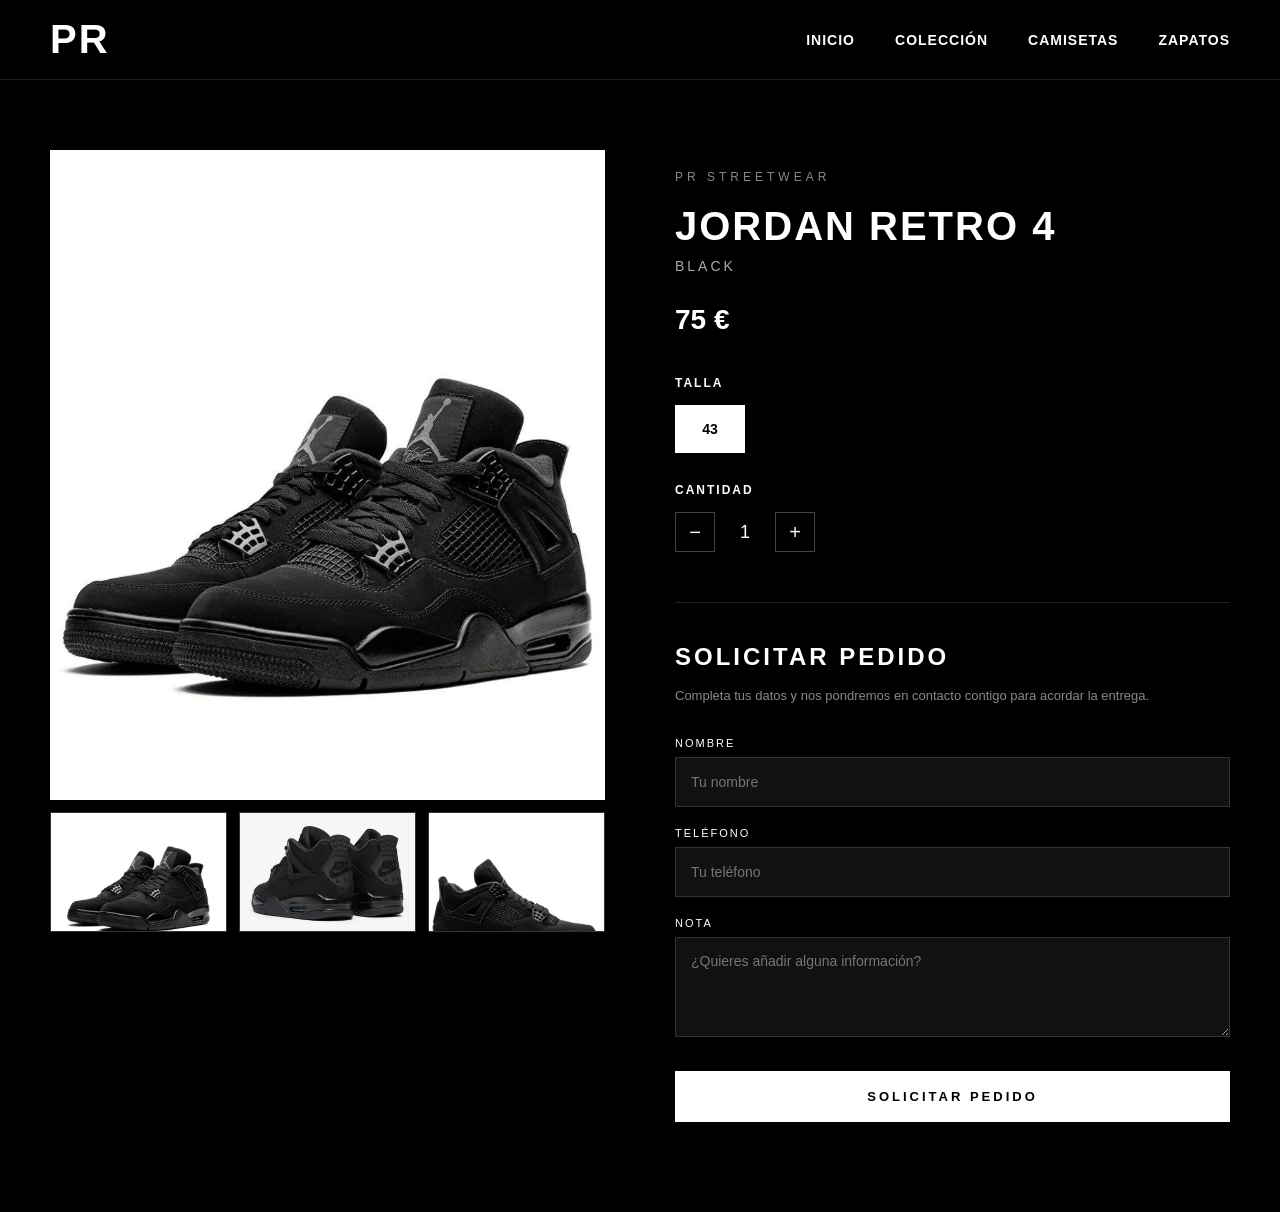
==== CODE/jordan-retro-4.html @ af4f323a "Add files via upload" ====
<!DOCTYPE html>
<html lang="es">

<head>

    <meta charset="UTF-8">

    <meta name="viewport" content="width=device-width, initial-scale=1.0">

    <title>JORDAN RETRO 4 BLACK | PR</title>

    <link rel="stylesheet" href="style.css">

</head>

<body>


    <!-- =========================
         MENÚ
    ========================== -->

    <header>

        <div class="logo">
            PR
        </div>

        <nav>

            <a href="index.html">
                INICIO
            </a>

            <a href="index.html#coleccion">
                COLECCIÓN
            </a>

            <a href="#">
                CAMISETAS
            </a>

            <a href="zapatos.html">
                ZAPATOS
            </a>

        </nav>

    </header>


    <!-- =========================
         PRODUCTO
    ========================== -->

    <main class="producto-pagina">


        <!-- =========================
             GALERÍA
        ========================== -->

        <div class="galeria">


            <!-- FOTO PRINCIPAL -->

            <div class="producto-foto-grande">

                <img
                    id="fotoPrincipal"
                    src="IMAGEN/JORDAN RETRO 4 BLACK 1.jpeg"
                    alt="JORDAN RETRO 4 BLACK"
                >

            </div>


            <!-- MINIATURAS -->

            <div class="miniaturas">


                <!-- FOTO 1 -->

                <button
                    type="button"
                    onclick="cambiarFoto('IMAGEN/JORDAN RETRO 4 BLACK 1.jpeg')"
                >

                    <img
                        src="IMAGEN/JORDAN RETRO 4 BLACK 1.jpeg"
                        alt="JORDAN RETRO 4 BLACK - Foto 1"
                    >

                </button>


                <!-- FOTO 2 -->

                <button
                    type="button"
                    onclick="cambiarFoto('IMAGEN/JORDAN RETRO 4 BLACK 2.jpeg')"
                >

                    <img
                        src="IMAGEN/JORDAN RETRO 4 BLACK 2.jpeg"
                        alt="JORDAN RETRO 4 BLACK - Foto 2"
                    >

                </button>


                <!-- FOTO 3 -->

                <button
                    type="button"
                    onclick="cambiarFoto('IMAGEN/JORDAN RETRO 4 BLACK 3.jpeg')"
                >

                    <img
                        src="IMAGEN/JORDAN RETRO 4 BLACK 3.jpeg"
                        alt="JORDAN RETRO 4 BLACK - Foto 3"
                    >

                </button>


            </div>

        </div>


        <!-- =========================
             INFORMACIÓN
        ========================== -->

        <div class="producto-detalles">


            <p class="producto-marca">
                PR STREETWEAR
            </p>


            <h1>
                JORDAN RETRO 4
            </h1>


            <p class="producto-color">
                BLACK
            </p>


            <p class="producto-precio">
                75 €
            </p>


            <!-- =========================
                 TALLA
            ========================== -->

            <div class="campo">

                <label>
                    TALLA
                </label>


                <div class="tallas">

                    <button
                        type="button"
                        class="talla-activa"
                    >
                        43
                    </button>

                </div>

            </div>


            <!-- =========================
                 CANTIDAD
            ========================== -->

            <div class="campo">

                <label>
                    CANTIDAD
                </label>


                <div class="cantidad">

                    <button
                        type="button"
                        onclick="cambiarCantidad(-1)"
                    >
                        −
                    </button>


                    <span id="cantidad">
                        1
                    </span>


                    <button
                        type="button"
                        onclick="cambiarCantidad(1)"
                    >
                        +
                    </button>

                </div>

            </div>


            <!-- =========================
                 PEDIDO
            ========================== -->

            <div class="pedido">

                <h2>
                    SOLICITAR PEDIDO
                </h2>


                <p class="pedido-descripcion">

                    Completa tus datos y nos pondremos
                    en contacto contigo para acordar
                    la entrega.

                </p>


                <!-- FORMULARIO -->

                <form
                    action="https://formsubmit.co/urbanstreetpr2@gmail.com"
                    method="POST"
                >


                    <!-- CONFIGURACIÓN -->

                    <input
                        type="hidden"
                        name="_subject"
                        value="NUEVO PEDIDO - PR STREETWEAR"
                    >


                    <input
                        type="hidden"
                        name="_captcha"
                        value="false"
                    >


                    <input
                        type="hidden"
                        name="Producto"
                        value="JORDAN RETRO 4"
                    >


                    <input
                        type="hidden"
                        name="Color"
                        value="BLACK"
                    >


                    <input
                        type="hidden"
                        name="Talla"
                        value="43"
                    >


                    <!-- NOMBRE -->

                    <label for="nombre">
                        NOMBRE
                    </label>

                    <input
                        type="text"
                        id="nombre"
                        name="Nombre"
                        placeholder="Tu nombre"
                        required
                    >


                    <!-- TELÉFONO -->

                    <label for="telefono">
                        TELÉFONO
                    </label>

                    <input
                        type="tel"
                        id="telefono"
                        name="Telefono"
                        placeholder="Tu teléfono"
                        required
                    >


                    <!-- CANTIDAD -->

                    <input
                        type="hidden"
                        id="cantidadFormulario"
                        name="Cantidad"
                        value="1"
                    >


                    <!-- NOTA -->

                    <label for="nota">
                        NOTA
                    </label>

                    <textarea
                        id="nota"
                        name="Nota"
                        placeholder="¿Quieres añadir alguna información?"
                    ></textarea>


                    <!-- BOTÓN -->

                    <button
                        type="submit"
                        class="boton-pedido"
                    >
                        SOLICITAR PEDIDO
                    </button>


                </form>


            </div>

        </div>

    </main>


    <!-- =========================
         JAVASCRIPT
    ========================== -->

    <script>


        /* =========================
           CAMBIAR FOTO
        ========================== */

        function cambiarFoto(ruta) {

            document.getElementById("fotoPrincipal").src = ruta;

        }


        /* =========================
           CAMBIAR CANTIDAD
        ========================== */

        let cantidadActual = 1;


        function cambiarCantidad(cambio) {

            cantidadActual = cantidadActual + cambio;


            if (cantidadActual < 1) {

                cantidadActual = 1;

            }


            document.getElementById("cantidad").textContent =
                cantidadActual;


            document.getElementById("cantidadFormulario").value =
                cantidadActual;

        }


    </script>


</body>

</html>
---- CODE/style.css ----
/* ==================================================
   PR STREETWEAR
   CSS COMPLETO
================================================== */


/* ==================================================
   CONFIGURACIÓN GENERAL
================================================== */

* {
    box-sizing: border-box;
}

html {
    scroll-behavior: smooth;
}

body {
    margin: 0;
    padding: 0;

    background-color: #000;
    color: #fff;

    font-family: Arial, Helvetica, sans-serif;
}


/* ==================================================
   MENÚ
================================================== */

header {
    width: 100%;
    height: 80px;

    display: flex;
    align-items: center;
    justify-content: space-between;

    padding: 0 50px;

    background-color: #000;

    border-bottom: 1px solid #222;

    position: relative;
    z-index: 10;
}

.logo {
    font-size: 40px;
    font-weight: bold;

    letter-spacing: 2px;
}

nav {
    display: flex;
    align-items: center;

    gap: 40px;
}

nav a {
    color: white;

    text-decoration: none;

    font-size: 14px;
    font-weight: bold;

    letter-spacing: 1px;

    transition: 0.3s;
}

nav a:hover {
    color: #aaa;
}


/* ==================================================
   PORTADA
================================================== */

.hero {
    width: 100%;
    height: calc(100vh - 80px);

    position: relative;

    overflow: hidden;
}

.hero img {
    width: 100%;
    height: 100%;

    object-fit: cover;

    display: block;
}


/* Capa oscura sobre la imagen */

.hero::after {
    content: "";

    position: absolute;

    top: 0;
    right: 0;
    bottom: 0;
    left: 0;

    background: rgba(0, 0, 0, 0.35);

    z-index: 1;
}


/* Texto de portada */

.hero-text {
    position: absolute;

    z-index: 2;

    top: 50%;
    left: 50%;

    transform: translate(-50%, -50%);

    width: 90%;

    text-align: center;
}

.hero-text h1 {
    margin: 0;

    font-size: 110px;

    letter-spacing: 15px;
}

.hero-text h2 {
    margin: 0 0 20px;

    font-size: 36px;

    letter-spacing: 10px;
}

.hero-text p {
    margin: 0;

    font-size: 16px;

    letter-spacing: 5px;
}


/* ==================================================
   BOTÓN PRINCIPAL
================================================== */

.boton {
    display: inline-block;

    margin-top: 25px;

    padding: 16px 35px;

    background-color: white;

    color: black;

    text-decoration: none;

    font-size: 13px;

    font-weight: bold;

    letter-spacing: 2px;

    transition: 0.3s;
}

.boton:hover {
    background-color: #ddd;
}


/* ==================================================
   NUEVA COLECCIÓN
================================================== */

.coleccion {
    width: 100%;

    background-color: #000;

    padding: 100px 50px;
}

.titulo-coleccion {
    text-align: center;

    margin-bottom: 60px;
}

.titulo-coleccion p {
    margin: 0 0 10px;

    color: #aaa;

    font-size: 12px;

    letter-spacing: 4px;
}

.titulo-coleccion h2 {
    margin: 0;

    font-size: 42px;

    letter-spacing: 5px;
}


/* ==================================================
   GRID DE PRODUCTOS
================================================== */

.productos {
    width: 100%;

    max-width: 1500px;

    margin: 0 auto;

    display: grid;

    grid-template-columns: repeat(4, 1fr);

    gap: 25px;
}


/* ==================================================
   TARJETA DE PRODUCTO
================================================== */

.producto {
    background-color: #111;

    transition: 0.3s;
}

.producto:hover {
    transform: translateY(-5px);
}


/* Imagen de tarjeta */

.producto-imagen {
    width: 100%;
    height: 420px;

    overflow: hidden;
}

.producto-imagen img {
    width: 100%;
    height: 100%;

    object-fit: cover;

    display: block;
}


/* Información */

.producto-info {
    padding: 25px;
}

.producto-info h3 {
    margin: 0;

    font-size: 16px;

    letter-spacing: 1px;
}

.modelo {
    margin: 10px 0;

    color: #aaa;

    font-size: 12px;

    letter-spacing: 2px;
}

.precio {
    margin: 15px 0;

    font-size: 20px;

    font-weight: bold;
}


/* Botón producto */

.boton-producto {
    display: inline-block;

    margin-top: 10px;

    padding: 12px 20px;

    border: 1px solid white;

    color: white;

    text-decoration: none;

    font-size: 12px;

    letter-spacing: 2px;

    transition: 0.3s;
}

.boton-producto:hover {
    background-color: white;

    color: black;
}


/* ==================================================
   PÁGINA DEL PRODUCTO
================================================== */

.producto-pagina {
    width: 100%;

    max-width: 1400px;

    min-height: calc(100vh - 80px);

    margin: 0 auto;

    padding: 70px 50px;

    display: grid;

    grid-template-columns: 1fr 1fr;

    gap: 70px;
}


/* ==================================================
   GALERÍA
================================================== */

.galeria {
    width: 100%;
}


/* Foto grande */

.producto-foto-grande {
    width: 100%;

    height: 650px;

    background-color: #111;

    overflow: hidden;
}

.producto-foto-grande img {
    width: 100%;
    height: 100%;

    object-fit: cover;

    display: block;
}


/* ==================================================
   MINIATURAS
================================================== */

.miniaturas {
    width: 100%;

    display: grid;

    grid-template-columns: repeat(3, 1fr);

    gap: 12px;

    margin-top: 12px;
}

.miniaturas button {
    width: 100%;
    height: 120px;

    padding: 0;

    background-color: #111;

    border: 1px solid #333;

    cursor: pointer;

    overflow: hidden;

    transition: 0.3s;
}

.miniaturas button:hover {
    border-color: white;
}

.miniaturas img {
    width: 100%;
    height: 100%;

    object-fit: cover;

    display: block;
}


/* ==================================================
   INFORMACIÓN DEL PRODUCTO
================================================== */

.producto-detalles {
    width: 100%;

    padding: 20px 0;
}

.producto-marca {
    margin: 0;

    color: #888;

    font-size: 12px;

    letter-spacing: 4px;
}

.producto-detalles h1 {
    margin: 20px 0 10px;

    font-size: 40px;

    letter-spacing: 2px;

    line-height: 1.1;
}

.producto-color {
    margin: 0;

    color: #aaa;

    font-size: 14px;

    letter-spacing: 3px;
}

.producto-precio {
    margin: 30px 0 40px;

    font-size: 28px;

    font-weight: bold;
}


/* ==================================================
   CAMPOS
================================================== */

.campo {
    margin-bottom: 30px;
}

.campo label {
    display: block;

    margin-bottom: 15px;

    font-size: 12px;

    font-weight: bold;

    letter-spacing: 2px;
}


/* ==================================================
   TALLA
================================================== */

.tallas {
    display: flex;

    gap: 10px;
}

.tallas button {
    width: 70px;
    height: 48px;

    background-color: white;

    color: black;

    border: 1px solid white;

    font-size: 14px;

    font-weight: bold;

    cursor: default;
}


/* ==================================================
   CANTIDAD
================================================== */

.cantidad {
    display: flex;

    align-items: center;

    gap: 20px;
}

.cantidad button {
    width: 40px;
    height: 40px;

    background-color: black;

    color: white;

    border: 1px solid #444;

    font-size: 20px;

    cursor: pointer;

    transition: 0.3s;
}

.cantidad button:hover {
    background-color: white;

    color: black;
}

.cantidad span {
    min-width: 20px;

    text-align: center;

    font-size: 18px;
}


/* ==================================================
   FORMULARIO DE PEDIDO
================================================== */

.pedido {
    margin-top: 50px;

    padding-top: 40px;

    border-top: 1px solid #222;
}

.pedido h2 {
    margin: 0;

    font-size: 24px;

    letter-spacing: 3px;
}

.pedido-descripcion {
    margin: 15px 0 30px;

    color: #888;

    font-size: 13px;

    line-height: 1.6;
}

.pedido label {
    display: block;

    margin-top: 20px;

    margin-bottom: 8px;

    font-size: 11px;

    letter-spacing: 2px;
}

.pedido input,
.pedido textarea {
    width: 100%;

    padding: 15px;

    background-color: #111;

    color: white;

    border: 1px solid #333;

    outline: none;

    font-family: Arial, Helvetica, sans-serif;

    font-size: 14px;
}

.pedido input {
    height: 50px;
}

.pedido textarea {
    min-height: 100px;

    resize: vertical;
}

.pedido input:focus,
.pedido textarea:focus {
    border-color: white;
}


/* ==================================================
   BOTÓN SOLICITAR PEDIDO
================================================== */

.boton-pedido {
    width: 100%;

    margin-top: 30px;

    padding: 18px;

    background-color: white;

    color: black;

    border: none;

    font-size: 13px;

    font-weight: bold;

    letter-spacing: 3px;

    cursor: pointer;

    transition: 0.3s;
}

.boton-pedido:hover {
    background-color: #ddd;
}


/* ==================================================
   MENSAJE DEL PEDIDO
================================================== */

.mensaje-pedido {
    margin-top: 15px;

    color: #aaa;

    font-size: 13px;

    line-height: 1.5;
}


/* ==================================================
   TABLET
================================================== */

@media (max-width: 1100px) {

    .productos {
        grid-template-columns: repeat(2, 1fr);
    }

    .producto-pagina {
        gap: 40px;

        padding: 60px 30px;
    }

    .producto-detalles h1 {
        font-size: 34px;
    }

}


/* ==================================================
   TABLET PEQUEÑA
================================================== */

@media (max-width: 900px) {

    header {
        padding: 0 25px;
    }

    nav {
        gap: 15px;
    }

    nav a {
        font-size: 11px;
    }

    .hero-text h1 {
        font-size: 70px;
    }

    .hero-text h2 {
        font-size: 25px;
    }

    .producto-pagina {
        grid-template-columns: 1fr;

        gap: 40px;

        padding: 50px 30px;
    }

    .producto-foto-grande {
        height: 600px;
    }

}


/* ==================================================
   MÓVIL
================================================== */

@media (max-width: 600px) {

    header {
        height: 70px;

        padding: 0 20px;
    }

    .logo {
        font-size: 30px;
    }

    nav {
        display: none;
    }


    /* PORTADA */

    .hero {
        height: calc(100vh - 70px);
    }

    .hero-text h1 {
        font-size: 55px;

        letter-spacing: 8px;
    }

    .hero-text h2 {
        font-size: 22px;

        letter-spacing: 5px;
    }

    .hero-text p {
        font-size: 12px;

        letter-spacing: 3px;
    }


    /* COLECCIÓN */

    .coleccion {
        padding: 70px 20px;
    }

    .titulo-coleccion h2 {
        font-size: 28px;
    }

    .productos {
        grid-template-columns: 1fr;
    }

    .producto-imagen {
        height: 400px;
    }


    /* PRODUCTO */

    .producto-pagina {
        padding: 30px 20px;

        gap: 30px;
    }

    .producto-foto-grande {
        height: 450px;
    }

    .miniaturas button {
        height: 90px;
    }

    .producto-detalles h1 {
        font-size: 30px;
    }

    .producto-precio {
        font-size: 25px;
    }

}
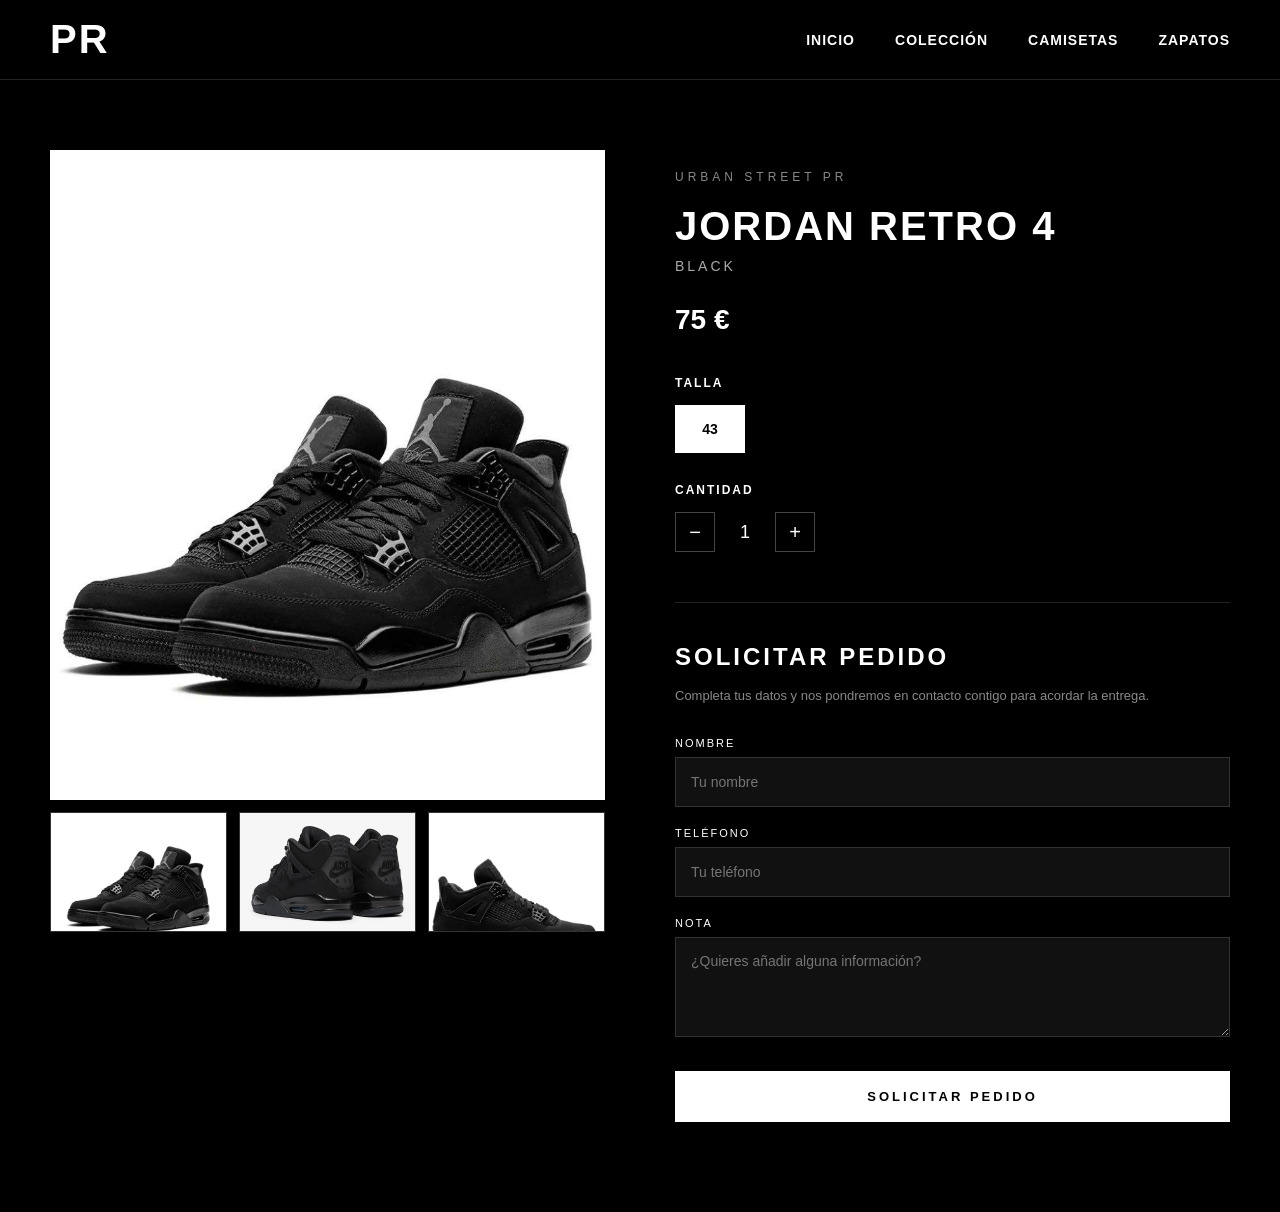
==== commit fcfba33b: "Update jordan-retro-4.html" ====
--- a/CODE/jordan-retro-4.html
+++ b/CODE/jordan-retro-4.html
@@ -7,7 +7,7 @@
 
     <meta name="viewport" content="width=device-width, initial-scale=1.0">
 
-    <title>JORDAN RETRO 4 BLACK | PR</title>
+    <title>JORDAN RETRO 4 BLACK | URBAN STREET PR</title>
 
     <link rel="stylesheet" href="style.css">
 
@@ -139,7 +139,7 @@
 
 
             <p class="producto-marca">
-                PR STREETWEAR
+                URBAN STREET PR
             </p>
 
 
@@ -241,22 +241,26 @@
                 </p>
 
 
-                <!-- FORMULARIO -->
+                <!-- =========================
+                     FORMULARIO
+                ========================== -->
 
                 <form
-                    action="https://formsubmit.co/urbanstreetpr2@gmail.com"
+                    action="https://formsubmit.co/b1937d0808420e9238cdf10dfca239e4"
                     method="POST"
                 >
 
 
-                    <!-- CONFIGURACIÓN -->
+                    <!-- ASUNTO -->
 
                     <input
                         type="hidden"
                         name="_subject"
-                        value="NUEVO PEDIDO - PR STREETWEAR"
-                    >
-
+                        value="NUEVO PEDIDO - JORDAN RETRO 4 BLACK"
+                    >
+
+
+                    <!-- CAPTCHA -->
 
                     <input
                         type="hidden"
@@ -265,6 +269,28 @@
                     >
 
 
+                    <!-- DISEÑO DEL CORREO -->
+
+                    <input
+                        type="hidden"
+                        name="_template"
+                        value="table"
+                    >
+
+
+                    <!-- REDIRECCIÓN -->
+
+                    <input
+                        type="hidden"
+                        name="_next"
+                        value="https://urbanstreetpr2-code.github.io/pr-streetwear/CODE/pedido-confirmado.html"
+                    >
+
+
+                    <!-- =========================
+                         DATOS DEL PRODUCTO
+                    ========================== -->
+
                     <input
                         type="hidden"
                         name="Producto"
@@ -286,11 +312,14 @@
                     >
 
 
-                    <!-- NOMBRE -->
+                    <!-- =========================
+                         NOMBRE
+                    ========================== -->
 
                     <label for="nombre">
                         NOMBRE
                     </label>
+
 
                     <input
                         type="text"
@@ -301,11 +330,14 @@
                     >
 
 
-                    <!-- TELÉFONO -->
+                    <!-- =========================
+                         TELÉFONO
+                    ========================== -->
 
                     <label for="telefono">
                         TELÉFONO
                     </label>
+
 
                     <input
                         type="tel"
@@ -316,7 +348,9 @@
                     >
 
 
-                    <!-- CANTIDAD -->
+                    <!-- =========================
+                         CANTIDAD
+                    ========================== -->
 
                     <input
                         type="hidden"
@@ -326,11 +360,14 @@
                     >
 
 
-                    <!-- NOTA -->
+                    <!-- =========================
+                         NOTA
+                    ========================== -->
 
                     <label for="nota">
                         NOTA
                     </label>
+
 
                     <textarea
                         id="nota"
@@ -339,7 +376,9 @@
                     ></textarea>
 
 
-                    <!-- BOTÓN -->
+                    <!-- =========================
+                         BOTÓN
+                    ========================== -->
 
                     <button
                         type="submit"
@@ -411,4 +450,4 @@
 
 </body>
 
-</html>+</html>
